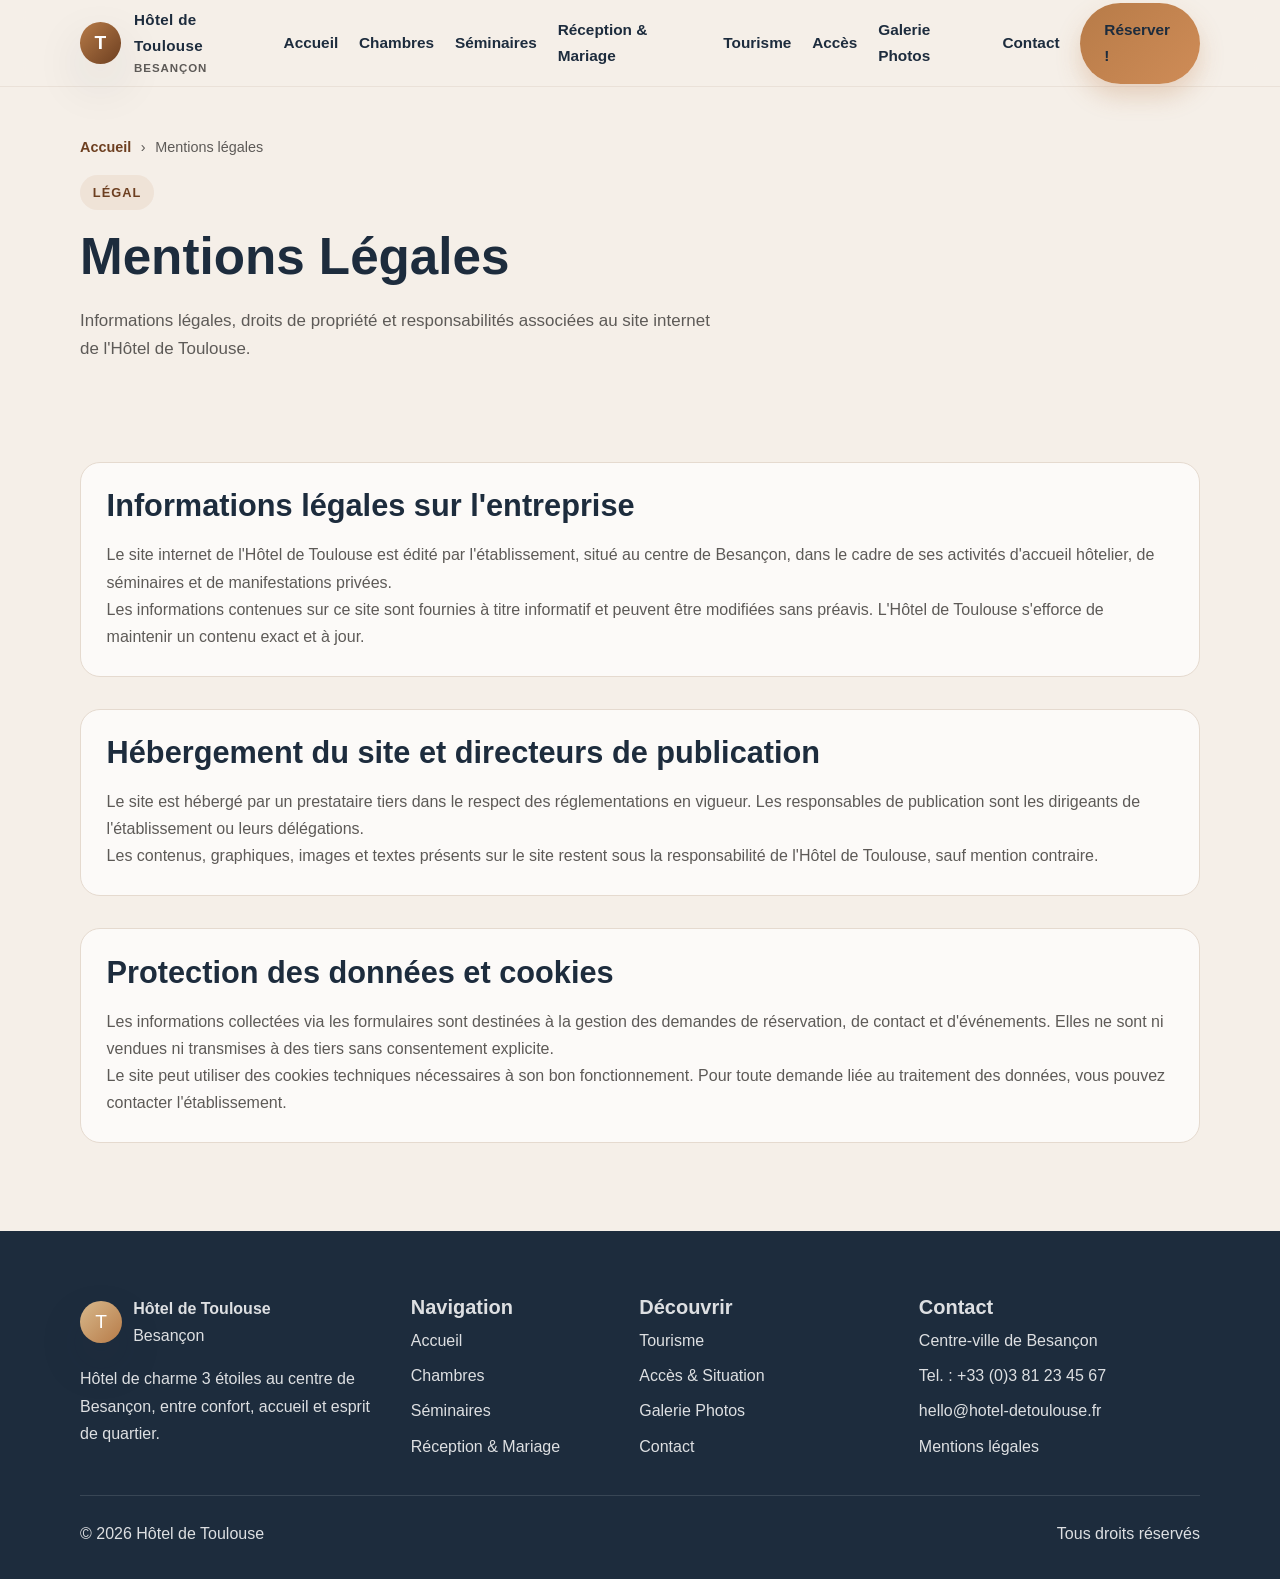
==== mentions-legales.html @ c21dbe43 "Add files via upload" ====
<!DOCTYPE html>
<html lang="fr">
  <head>
    <meta charset="UTF-8" />
    <meta name="viewport" content="width=device-width, initial-scale=1.0" />
    <meta name="robots" content="noindex, nofollow" />
    <title>Mentions Légales - Hôtel de Toulouse Besançon Centre</title>
    <meta name="description" content="Mentions légales obligatoires de l'Hôtel de Toulouse à Besançon. Informations sur l'établissement, l'hébergement et la publication du site." />
    <meta name="theme-color" content="#1d2c3d" />
    <link rel="stylesheet" href="style.css" />
  </head>
  <body>
    <header class="site-header">
      <div class="container header-inner">
        <a href="index.html" class="brand" aria-label="Accueil Hôtel de Toulouse">
          <span class="brand-mark" aria-hidden="true">T</span>
          <span class="brand-text">
            <strong>Hôtel de Toulouse</strong>
            <span>Besançon</span>
          </span>
        </a>
        <button class="nav-toggle" aria-label="Ouvrir le menu" aria-expanded="false">
          <span></span>
        </button>
        <nav class="nav" aria-label="Navigation principale">
          <a href="index.html">Accueil</a>
          <a href="chambres.html">Chambres</a>
          <a href="seminaire.html">Séminaires</a>
          <a href="reception-mariage.html">Réception &amp; Mariage</a>
          <a href="tourisme.html">Tourisme</a>
          <a href="acces.html">Accès</a>
          <a href="galerie-photos.html">Galerie Photos</a>
          <a href="contact.html">Contact</a>
          <a href="contact.html" class="cta-button">Réserver !</a>
        </nav>
      </div>
    </header>

    <main>
      <section class="page-hero">
        <div class="container hero-inner">
          <div class="breadcrumbs" aria-label="Fil d'Ariane">
            <a href="index.html">Accueil</a>
            <span>›</span>
            <span>Mentions légales</span>
          </div>
          <div class="hero-copy">
            <span class="eyebrow">Légal</span>
            <h1>Mentions Légales</h1>
            <p class="lead">Informations légales, droits de propriété et responsabilités associées au site internet de l'Hôtel de Toulouse.</p>
          </div>
        </div>
      </section>

      <section class="section">
        <div class="container page-content">
          <article class="list-block">
            <h2>Informations légales sur l'entreprise</h2>
            <p>Le site internet de l'Hôtel de Toulouse est édité par l'établissement, situé au centre de Besançon, dans le cadre de ses activités d'accueil hôtelier, de séminaires et de manifestations privées.</p>
            <p>Les informations contenues sur ce site sont fournies à titre informatif et peuvent être modifiées sans préavis. L'Hôtel de Toulouse s'efforce de maintenir un contenu exact et à jour.</p>
          </article>

          <article class="list-block">
            <h2>Hébergement du site et directeurs de publication</h2>
            <p>Le site est hébergé par un prestataire tiers dans le respect des réglementations en vigueur. Les responsables de publication sont les dirigeants de l'établissement ou leurs délégations.</p>
            <p>Les contenus, graphiques, images et textes présents sur le site restent sous la responsabilité de l'Hôtel de Toulouse, sauf mention contraire.</p>
          </article>

          <article class="list-block">
            <h2>Protection des données et cookies</h2>
            <p>Les informations collectées via les formulaires sont destinées à la gestion des demandes de réservation, de contact et d'événements. Elles ne sont ni vendues ni transmises à des tiers sans consentement explicite.</p>
            <p>Le site peut utiliser des cookies techniques nécessaires à son bon fonctionnement. Pour toute demande liée au traitement des données, vous pouvez contacter l'établissement.</p>
          </article>
        </div>
      </section>
    </main>

    <footer class="site-footer">
      <div class="container footer-grid">
        <div>
          <div class="footer-brand">
            <span class="brand-mark" aria-hidden="true">T</span>
            <div>
              <strong>Hôtel de Toulouse</strong>
              <div>Besançon</div>
            </div>
          </div>
          <p>Hôtel de charme 3 étoiles au centre de Besançon, entre confort, accueil et esprit de quartier.</p>
        </div>
        <div>
          <h3>Navigation</h3>
          <ul>
            <li><a href="index.html">Accueil</a></li>
            <li><a href="chambres.html">Chambres</a></li>
            <li><a href="seminaire.html">Séminaires</a></li>
            <li><a href="reception-mariage.html">Réception &amp; Mariage</a></li>
          </ul>
        </div>
        <div>
          <h3>Découvrir</h3>
          <ul>
            <li><a href="tourisme.html">Tourisme</a></li>
            <li><a href="acces.html">Accès &amp; Situation</a></li>
            <li><a href="galerie-photos.html">Galerie Photos</a></li>
            <li><a href="contact.html">Contact</a></li>
          </ul>
        </div>
        <div>
          <h3>Contact</h3>
          <ul>
            <li>Centre-ville de Besançon</li>
            <li>Tel. : +33 (0)3 81 23 45 67</li>
            <li>hello@hotel-detoulouse.fr</li>
            <li><a href="mentions-legales.html">Mentions légales</a></li>
          </ul>
        </div>
      </div>
      <div class="container footer-bottom">
        <span>© <span id="year"></span> Hôtel de Toulouse</span>
        <span>Tous droits réservés</span>
      </div>
    </footer>

    <script src="script.js"></script>
  </body>
</html>
---- style.css ----
:root {
  --bg: #f5efe8;
  --panel: #ffffff;
  --panel-alt: #f3eadf;
  --primary: #b77b48;
  --primary-dark: #6d3f20;
  --secondary: #1d2c3d;
  --secondary-soft: #2a3d52;
  --text: #1c1b1a;
  --muted: #5d5a57;
  --line: #e5dacf;
  --highlight: #d8b98c;
  --success: #2f5d50;
  --shadow: 0 20px 50px rgba(29, 44, 61, 0.12);
  --radius: 20px;
  --radius-sm: 12px;
  --container: 1120px;
}

* { box-sizing: border-box; }

html { scroll-behavior: smooth; }

body {
  margin: 0;
  font-family: "Segoe UI", Tahoma, Geneva, Verdana, sans-serif;
  color: var(--text);
  background: var(--bg);
  line-height: 1.7;
}

a {
  color: inherit;
  text-decoration: none;
}

img { max-width: 100%; display: block; }

.container {
  width: min(var(--container), calc(100% - 2rem));
  margin: 0 auto;
}

.site-header {
  position: sticky;
  top: 0;
  z-index: 1000;
  backdrop-filter: blur(12px);
  background: rgba(245, 239, 232, 0.9);
  border-bottom: 1px solid rgba(109, 63, 32, 0.08);
}

.header-inner {
  display: flex;
  align-items: center;
  justify-content: space-between;
  gap: 1rem;
  min-height: 86px;
}

.brand {
  display: flex;
  align-items: center;
  gap: 0.8rem;
  font-weight: 700;
  letter-spacing: 0.02em;
}

.brand-mark {
  width: 42px;
  height: 42px;
  border-radius: 50%;
  display: grid;
  place-items: center;
  background: linear-gradient(135deg, var(--primary) 0%, var(--primary-dark) 100%);
  color: #fff;
  font-size: 1.2rem;
  box-shadow: var(--shadow);
}

.brand-text strong {
  display: block;
  font-size: 0.95rem;
  color: var(--secondary);
}

.brand-text span {
  display: block;
  font-size: 0.72rem;
  color: var(--muted);
  letter-spacing: 0.08em;
  text-transform: uppercase;
}

.nav-toggle {
  display: none;
  border: 0;
  background: transparent;
  padding: 0.6rem;
  cursor: pointer;
}

.nav-toggle span,
.nav-toggle::before,
.nav-toggle::after {
  display: block;
  width: 24px;
  height: 2px;
  background: var(--secondary);
  border-radius: 999px;
  margin: 5px 0;
  content: "";
}

.nav {
  display: flex;
  align-items: center;
  gap: 1.3rem;
}

.nav a {
  color: var(--secondary);
  font-size: 0.96rem;
  font-weight: 600;
  transition: color 0.2s ease;
}

.nav a:hover,
.nav a:focus-visible {
  color: var(--primary);
}

.nav .cta-button,
.button,
.button.secondary {
  display: inline-flex;
  align-items: center;
  justify-content: center;
  padding: 0.9rem 1.5rem;
  border-radius: 999px;
  font-weight: 700;
  transition: transform 0.2s ease, box-shadow 0.2s ease;
}

.cta-button,
.button {
  background: linear-gradient(135deg, var(--primary) 0%, #cf8c57 100%);
  color: #fff;
  box-shadow: 0 12px 25px rgba(183, 123, 72, 0.28);
}

.button.secondary {
  background: transparent;
  border: 1px solid rgba(29, 44, 61, 0.2);
  color: var(--secondary);
}

.cta-button:hover,
.button:hover,
.button.secondary:hover {
  transform: translateY(-1px);
}

main {
  display: block;
}

.hero {
  padding: 4rem 0 3.5rem;
}

.hero-inner {
  display: grid;
  grid-template-columns: 1.1fr 0.9fr;
  align-items: center;
  gap: 2.4rem;
}

.hero-copy {
  max-width: 640px;
}

.eyebrow {
  display: inline-flex;
  align-items: center;
  gap: 0.5rem;
  padding: 0.4rem 0.8rem;
  border-radius: 999px;
  background: rgba(183, 123, 72, 0.1);
  color: var(--primary-dark);
  font-size: 0.8rem;
  font-weight: 700;
  text-transform: uppercase;
  letter-spacing: 0.08em;
}

h1, h2, h3 {
  line-height: 1.2;
  margin: 0 0 1rem;
  color: var(--secondary);
}

h1 {
  font-size: clamp(2.3rem, 4vw, 4.1rem);
  margin-top: 1rem;
}

h2 {
  font-size: clamp(1.8rem, 2.4vw, 2.7rem);
  margin-top: 0;
}

h3 {
  font-size: 1.25rem;
  margin-bottom: 0.5rem;
}

.lead {
  margin: 1.2rem 0 1.8rem;
  color: var(--muted);
  font-size: 1.06rem;
}

.cta-row {
  display: flex;
  flex-wrap: wrap;
  gap: 1rem;
  margin-bottom: 1.2rem;
}

.hero-stats {
  display: grid;
  grid-template-columns: repeat(3, minmax(0, 1fr));
  gap: 1rem;
  margin-top: 1.6rem;
}

.stat {
  padding: 1rem 0.9rem;
  background: rgba(255,255,255,0.6);
  border: 1px solid var(--line);
  border-radius: var(--radius-sm);
}

.stat strong {
  display: block;
  font-size: 1.5rem;
  color: var(--secondary);
}

.stat span {
  font-size: 0.8rem;
  color: var(--muted);
}

.hero-visual {
  position: relative;
}

.image-shell {
  border-radius: 32px;
  overflow: hidden;
  box-shadow: var(--shadow);
  position: relative;
}

.image-shell::after {
  content: "";
  position: absolute;
  inset: 0;
  background: linear-gradient(180deg, rgba(29, 44, 61, 0.08), rgba(29, 44, 61, 0.18));
}

.hero-visual img {
  width: 100%;
  height: 640px;
  object-fit: cover;
}

.float-card {
  position: absolute;
  right: -1rem;
  bottom: 1.2rem;
  background: rgba(255,255,255,0.96);
  border: 1px solid rgba(29, 44, 61, 0.08);
  border-radius: 18px;
  padding: 1rem 1.2rem;
  box-shadow: 0 20px 40px rgba(29,44,61,0.15);
  max-width: 240px;
}

.float-card strong {
  display: block;
  font-size: 1.5rem;
  color: var(--secondary);
  margin-bottom: 0.1rem;
}

.section {
  padding: 2.5rem 0;
}

.section-head {
  margin-bottom: 1.6rem;
}

.section-head p {
  color: var(--muted);
  max-width: 640px;
}

.feature-grid,
.card-grid,
.info-grid,
.gallery-grid,
.contact-grid {
  display: grid;
  gap: 1.5rem;
}

.feature-grid,
.card-grid {
  grid-template-columns: repeat(3, minmax(0, 1fr));
}

.feature-card,
.info-card,
.contact-card,
.quote-card,
.guest-card,
.gallery-item {
  background: var(--panel);
  border: 1px solid var(--line);
  border-radius: var(--radius);
  box-shadow: var(--shadow);
}

.feature-card,
.info-card,
.contact-card,
.quote-card,
.guest-card {
  padding: 1.5rem;
}

.feature-card .icon {
  width: 48px;
  height: 48px;
  border-radius: 14px;
  display: grid;
  place-items: center;
  background: rgba(183,123,72,0.12);
  color: var(--primary-dark);
  font-size: 1.5rem;
  margin-bottom: 1rem;
}

.feature-card p,
.info-card p,
.contact-card p,
.guest-card p,
.quote-card p,
.list-block p {
  color: var(--muted);
  margin: 0;
}

.split {
  display: grid;
  grid-template-columns: 1fr 1fr;
  gap: 2rem;
  align-items: center;
}

.split figure {
  margin: 0;
}

.split img {
  border-radius: 28px;
  height: 520px;
  width: 100%;
  object-fit: cover;
  box-shadow: var(--shadow);
}

.list-block {
  background: rgba(255,255,255,0.72);
  border: 1px solid var(--line);
  border-radius: var(--radius);
  padding: 1.6rem;
}

.list-block ul {
  margin: 1rem 0 0;
  padding-left: 1.1rem;
  color: var(--text);
}

.list-block li + li {
  margin-top: 0.8rem;
}

.banner {
  background: linear-gradient(135deg, var(--secondary) 0%, var(--secondary-soft) 100%);
  color: #fff;
  border-radius: 28px;
  padding: 2.2rem;
}

.banner .button.secondary {
  background: transparent;
  color: #fff;
  border-color: rgba(255,255,255,0.35);
}

.gallery-grid {
  grid-template-columns: repeat(3, minmax(0, 1fr));
}

.gallery-item {
  overflow: hidden;
}

.gallery-item img {
  width: 100%;
  height: 260px;
  object-fit: cover;
}

.gallery-item .caption {
  padding: 1rem 1.1rem 1.2rem;
}

.info-grid {
  grid-template-columns: repeat(3, minmax(0, 1fr));
}

.contact-grid {
  grid-template-columns: 1.2fr 0.8fr;
  align-items: start;
}

.form-grid {
  display: grid;
  gap: 1rem;
  background: var(--panel);
  border: 1px solid var(--line);
  border-radius: var(--radius);
  box-shadow: var(--shadow);
  padding: 1.5rem;
}

.field-row {
  display: grid;
  grid-template-columns: repeat(2, minmax(0, 1fr));
  gap: 1rem;
}

label {
  display: grid;
  gap: 0.5rem;
  font-weight: 600;
  color: var(--secondary);
}

input,
select,
textarea,
button {
  font: inherit;
}

input,
select,
textarea {
  width: 100%;
  border: 1px solid var(--line);
  border-radius: 12px;
  padding: 0.9rem 1rem;
  background: #fff;
  color: var(--text);
}

textarea { min-height: 150px; resize: vertical; }

.site-footer {
  background: var(--secondary);
  color: rgba(255,255,255,0.85);
  padding: 4rem 0 2rem;
  margin-top: 3rem;
}

.footer-grid {
  display: grid;
  grid-template-columns: 1.2fr 0.8fr 1fr 1.1fr;
  gap: 1.5rem;
}

.footer-brand {
  display: flex;
  align-items: center;
  gap: 0.7rem;
  margin-bottom: 1rem;
}

.footer-brand .brand-mark {
  background: linear-gradient(135deg, var(--highlight) 0%, var(--primary) 100%);
}

.site-footer h3,
.site-footer h4,
.site-footer a,
.site-footer p {
  color: inherit;
}

.site-footer ul {
  list-style: none;
  padding: 0;
  margin: 0;
}

.site-footer li + li {
  margin-top: 0.5rem;
}

.footer-bottom {
  border-top: 1px solid rgba(255,255,255,0.12);
  margin-top: 2rem;
  padding-top: 1.5rem;
  display: flex;
  justify-content: space-between;
  gap: 1rem;
  flex-wrap: wrap;
}

.page-hero {
  padding: 3rem 0 1.8rem;
}

.page-hero .hero-inner {
  grid-template-columns: 1fr;
  gap: 1rem;
}

.breadcrumbs {
  display: flex;
  flex-wrap: wrap;
  gap: 0.6rem;
  color: var(--muted);
  font-size: 0.9rem;
}

.breadcrumbs a {
  color: var(--primary-dark);
  font-weight: 600;
}

.page-content {
  display: grid;
  gap: 2rem;
}

.small-list {
  list-style: none;
  padding: 0;
  margin: 0;
  display: grid;
  gap: 0.8rem;
}

.small-list li {
  position: relative;
  padding-left: 1.1rem;
  color: var(--muted);
}

.small-list li::before {
  content: "•";
  position: absolute;
  left: 0;
  color: var(--primary);
}

@media (max-width: 980px) {
  .hero-inner,
  .split,
  .contact-grid,
  .footer-grid {
    grid-template-columns: 1fr;
  }

  .feature-grid,
  .card-grid,
  .info-grid,
  .gallery-grid {
    grid-template-columns: repeat(2, minmax(0, 1fr));
  }

  .nav {
    position: absolute;
    top: 100%;
    left: 1rem;
    right: 1rem;
    display: none;
    flex-direction: column;
    background: rgba(255,255,255,0.96);
    border: 1px solid var(--line);
    border-radius: 18px;
    padding: 1rem;
    box-shadow: var(--shadow);
  }

  .nav.open { display: flex; }

  .nav-toggle { display: block; }
}

@media (max-width: 640px) {
  .hero {
    padding-top: 2.5rem;
  }

  .feature-grid,
  .card-grid,
  .info-grid,
  .gallery-grid,
  .hero-stats,
  .field-row {
    grid-template-columns: 1fr;
  }

  .header-inner {
    min-height: 72px;
  }

  .cta-row {
    flex-direction: column;
    align-items: flex-start;
  }

  .button,
  .cta-button,
  .button.secondary {
    width: 100%;
  }

  .hero-visual img {
    height: 440px;
  }
}
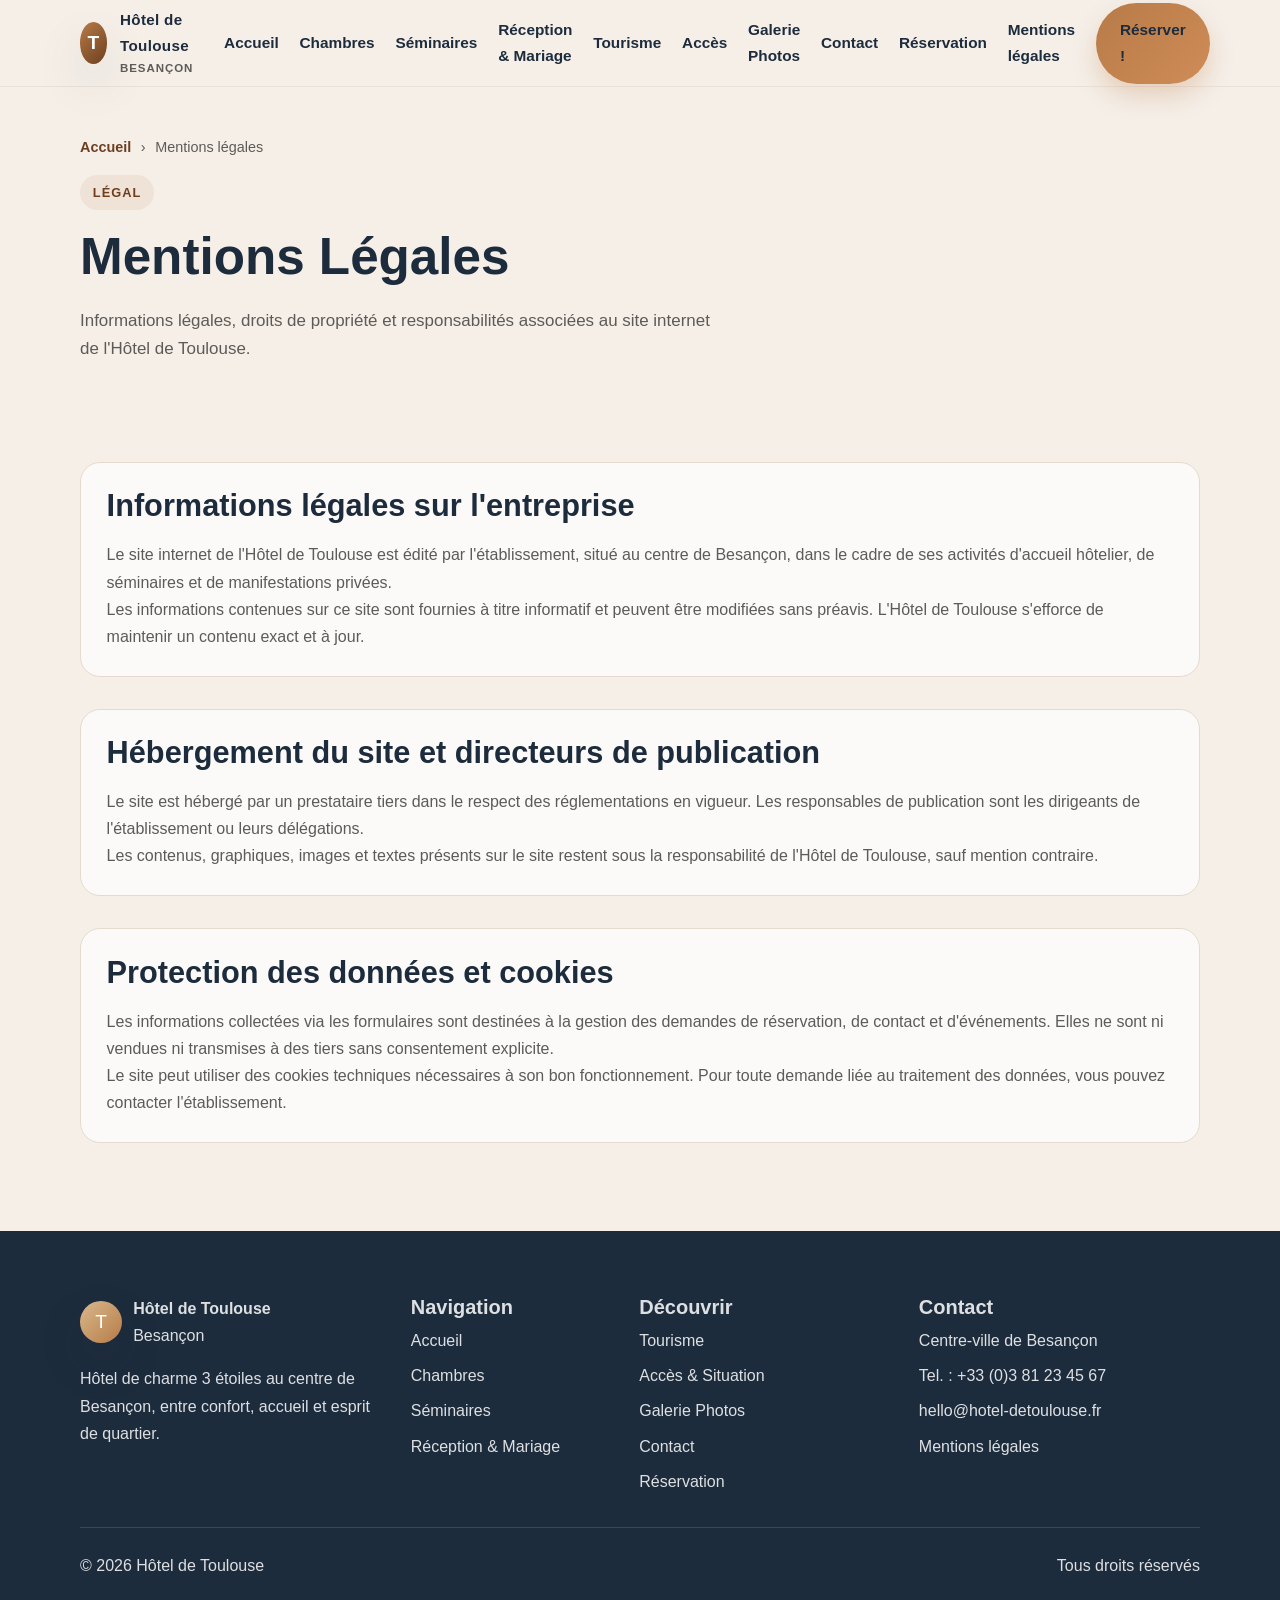
==== commit ab273ba9: "Add files via upload" ====
--- a/mentions-legales.html
+++ b/mentions-legales.html
@@ -5,7 +5,7 @@
     <meta name="viewport" content="width=device-width, initial-scale=1.0" />
     <meta name="robots" content="noindex, nofollow" />
     <title>Mentions Légales - Hôtel de Toulouse Besançon Centre</title>
-    <meta name="description" content="Mentions légales obligatoires de l'Hôtel de Toulouse à Besançon. Informations sur l'établissement, l'hébergement et la publication du site." />
+    <meta name="description" content="Mentions légales obligatoires de l'Hôtel de Toulouse à Besançon. Informations sur l'établissement, l'hébergement et la publication du site. Contactez-nous." />
     <meta name="theme-color" content="#1d2c3d" />
     <link rel="stylesheet" href="style.css" />
   </head>
@@ -19,8 +19,9 @@
             <span>Besançon</span>
           </span>
         </a>
-        <button class="nav-toggle" aria-label="Ouvrir le menu" aria-expanded="false">
-          <span></span>
+        <button class="nav-toggle" type="button" aria-label="Ouvrir le menu" aria-expanded="false" aria-controls="site-navigation">
+          <span aria-hidden="true"></span>
+          <span class="sr-only">Menu</span>
         </button>
         <nav class="nav" aria-label="Navigation principale">
           <a href="index.html">Accueil</a>
@@ -31,7 +32,9 @@
           <a href="acces.html">Accès</a>
           <a href="galerie-photos.html">Galerie Photos</a>
           <a href="contact.html">Contact</a>
-          <a href="contact.html" class="cta-button">Réserver !</a>
+          <a href="reservation.html">Réservation</a>
+          <a href="mentions-legales.html">Mentions légales</a>
+          <a href="reservation.html" class="cta-button">Réserver !</a>
         </nav>
       </div>
     </header>
@@ -103,6 +106,7 @@
             <li><a href="acces.html">Accès &amp; Situation</a></li>
             <li><a href="galerie-photos.html">Galerie Photos</a></li>
             <li><a href="contact.html">Contact</a></li>
+            <li><a href="reservation.html">Réservation</a></li>
           </ul>
         </div>
         <div>
